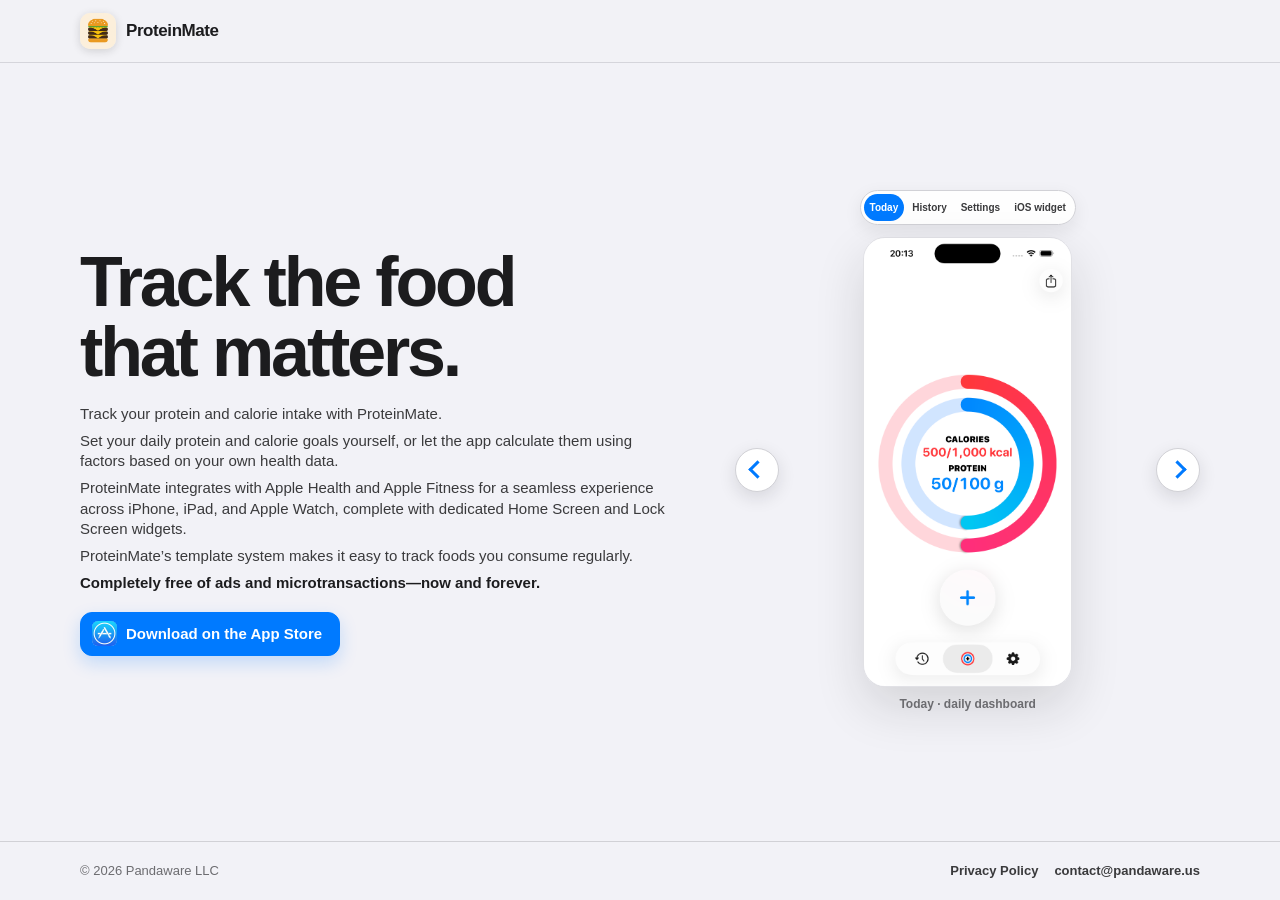
==== index.html @ 89f30950 "Launch ProteinMate website and privacy policy" ====
<!doctype html>
<html lang="en">
<head>
  <meta charset="utf-8">
  <meta name="viewport" content="width=device-width, initial-scale=1">
  <meta name="theme-color" content="#f2f2f7">
  <meta name="description" content="Track your protein and calorie intake with ProteinMate.">
  <link rel="icon" type="image/png" sizes="1024x1024" href="assets/proteinmate-icon.png">
  <link rel="stylesheet" href="assets/site.css">
  <title>ProteinMate — track the food that matters</title>
</head>
<body>
  <header class="site-header">
    <div class="site-shell site-header-inner">
      <a class="brand" href="./" aria-label="ProteinMate home">
        <img class="brand-icon" src="assets/proteinmate-icon.png" alt="">
        <span>ProteinMate</span>
      </a>
    </div>
  </header>

  <main>
    <section class="site-shell landing" aria-labelledby="hero-title">
      <div class="hero-copy">
        <h1 id="hero-title">Track the food that matters.</h1>
        <div class="hero-lede">
          <p>Track your protein and calorie intake with ProteinMate.</p>
          <p>Set your daily protein and calorie goals yourself, or let the app calculate them using factors based on your own health data.</p>
          <p>ProteinMate integrates with Apple Health and Apple Fitness for a seamless experience across iPhone, iPad, and Apple Watch, complete with dedicated Home Screen and Lock Screen widgets.</p>
          <p>ProteinMate’s template system makes it easy to track foods you consume regularly.</p>
          <p>Completely free of ads and microtransactions—now and forever.</p>
        </div>
        <a class="app-store-link" href="https://apps.apple.com/app/id6803874677">
          <img src="assets/app-store-icon.jpg" alt="" aria-hidden="true">
          <span>Download on the App Store</span>
        </a>
      </div>

      <fieldset class="shot-picker">
        <legend class="visually-hidden">ProteinMate app screens</legend>
        <input class="shot-input" type="radio" name="screen" id="shot-today" checked>
        <input class="shot-input" type="radio" name="screen" id="shot-history">
        <input class="shot-input" type="radio" name="screen" id="shot-settings">
        <input class="shot-input" type="radio" name="screen" id="shot-widget">

        <div class="shot-tabs" aria-label="Choose a screen">
          <label for="shot-today">Today</label>
          <label for="shot-history">History</label>
          <label for="shot-settings">Settings</label>
          <label for="shot-widget">iOS widget</label>
        </div>

        <div class="shot-stage">
          <div class="shot-arrows shot-arrows-today" aria-hidden="true">
            <label class="shot-arrow shot-arrow-previous" for="shot-widget" aria-label="Show previous screenshot: iOS widget"></label>
            <label class="shot-arrow shot-arrow-next" for="shot-history" aria-label="Show next screenshot: History"></label>
          </div>
          <div class="shot-arrows shot-arrows-history" aria-hidden="true">
            <label class="shot-arrow shot-arrow-previous" for="shot-today" aria-label="Show previous screenshot: Today"></label>
            <label class="shot-arrow shot-arrow-next" for="shot-settings" aria-label="Show next screenshot: Settings"></label>
          </div>
          <div class="shot-arrows shot-arrows-settings" aria-hidden="true">
            <label class="shot-arrow shot-arrow-previous" for="shot-history" aria-label="Show previous screenshot: History"></label>
            <label class="shot-arrow shot-arrow-next" for="shot-widget" aria-label="Show next screenshot: iOS widget"></label>
          </div>
          <div class="shot-arrows shot-arrows-widget" aria-hidden="true">
            <label class="shot-arrow shot-arrow-previous" for="shot-settings" aria-label="Show previous screenshot: Settings"></label>
            <label class="shot-arrow shot-arrow-next" for="shot-today" aria-label="Show next screenshot: Today"></label>
          </div>

          <figure class="shot-panel shot-panel-today">
            <picture>
              <source media="(prefers-color-scheme: dark)" srcset="assets/proteinmate-dashboard-dark.png">
              <img src="assets/proteinmate-dashboard-light.png" alt="ProteinMate Today dashboard with calorie and protein progress rings, an add button, and bottom navigation." fetchpriority="high">
            </picture>
            <figcaption>Today · daily dashboard</figcaption>
          </figure>

          <figure class="shot-panel shot-panel-history">
            <picture>
              <source media="(prefers-color-scheme: dark)" srcset="assets/proteinmate-history-demo-dark.png">
              <img src="assets/proteinmate-history-demo-light.png" alt="ProteinMate History screen showing a week with intake entries.">
            </picture>
            <figcaption>History</figcaption>
          </figure>

          <figure class="shot-panel shot-panel-settings">
            <picture>
              <source media="(prefers-color-scheme: dark)" srcset="assets/proteinmate-settings-dark.png">
              <img src="assets/proteinmate-settings-light.png" alt="ProteinMate Settings screen with active protein and calorie goal controls.">
            </picture>
            <figcaption>Settings</figcaption>
          </figure>

          <figure class="shot-panel shot-panel-widget">
            <picture>
              <source media="(prefers-color-scheme: dark)" srcset="assets/proteinmate-widget-rings-dark.png">
              <img src="assets/proteinmate-widget-rings-light.png" alt="ProteinMate iOS Rings widget preview with calorie and protein rings and an add button.">
            </picture>
            <figcaption>iOS widget · Rings</figcaption>
          </figure>
        </div>
      </fieldset>
    </section>
  </main>

  <footer class="site-footer">
    <div class="site-shell footer-inner">
      <span>© 2026 Pandaware LLC</span>
      <nav class="footer-links" aria-label="Footer navigation">
        <a href="privacypolicy/">Privacy Policy</a>
        <a href="mailto:contact@pandaware.us">contact@pandaware.us</a>
      </nav>
    </div>
  </footer>
</body>
</html>
---- assets/site.css ----
/*
   ProteinMate's web palette follows AppColorPalette.standard in
   ProteinApp/Shared/SharedIntakeModel.swift: iOS red (#FF3B30) and blue
   (#007AFF), with the ring highlight and track colors defined beside them.
   The page surfaces mirror Apple's systemBackground and systemGroupedBackground.
*/
:root {
  color-scheme: light;
  --ink: #1c1c1e;
  --muted: #6c6c70;
  --muted-strong: #3a3a3c;
  --ground: #f2f2f7;
  --surface: #ffffff;
  --surface-secondary: #f7f7fa;
  --line: #d1d1d6;
  --line-strong: #b8b8bd;
  --calorie: #ff3b30;
  --calorie-highlight: #ff2e7a;
  --calorie-track: #ffd6db;
  --protein: #007aff;
  --protein-highlight: #00c7f2;
  --protein-track: #d1e6ff;
  --selection-ink: #ffffff;
  --shadow: 0 20px 50px rgba(28, 28, 30, 0.14);
  --max-width: 1120px;
  --radius-lg: 24px;
  --radius-md: 16px;
  --radius-sm: 12px;
}

* {
  box-sizing: border-box;
}

html {
  scroll-behavior: smooth;
}

body {
  display: flex;
  flex-direction: column;
  min-width: 320px;
  min-height: 100vh;
  min-height: 100svh;
  margin: 0;
  background: var(--ground);
  color: var(--ink);
  font: 16px/1.55 -apple-system, BlinkMacSystemFont, "Segoe UI", sans-serif;
  text-rendering: optimizeLegibility;
}

a {
  color: var(--protein);
}

a:hover {
  color: var(--calorie);
}

.site-shell {
  width: min(var(--max-width), calc(100% - 40px));
  margin: 0 auto;
}

.site-header {
  flex: 0 0 auto;
  border-bottom: 1px solid rgba(209, 209, 214, 0.85);
  background: rgba(242, 242, 247, 0.9);
}

.site-header-inner {
  display: flex;
  align-items: center;
  min-height: 62px;
}

.brand {
  display: inline-flex;
  align-items: center;
  gap: 10px;
  color: var(--ink);
  font-size: 17px;
  font-weight: 760;
  letter-spacing: -0.025em;
  text-decoration: none;
}

.brand:hover {
  color: var(--ink);
}

.brand-icon {
  width: 36px;
  height: 36px;
  border-radius: 10px;
  box-shadow: 0 2px 8px rgba(28, 28, 30, 0.16);
}

main {
  display: flex;
  flex: 1 1 auto;
  flex-direction: column;
  min-height: 0;
}

.landing {
  display: grid;
  flex: 1 1 auto;
  grid-template-columns: minmax(0, 1.12fr) minmax(280px, 0.88fr);
  align-items: center;
  gap: clamp(26px, 5vw, 68px);
  min-height: 0;
  padding: 24px 0;
  padding: clamp(16px, 2.7svh, 30px) 0;
}

.hero-copy {
  min-width: 0;
}

h1,
h2,
h3,
p {
  margin-top: 0;
}

h1,
h2,
h3 {
  color: var(--ink);
  font-weight: 750;
  letter-spacing: -0.045em;
}

h1 {
  max-width: 640px;
  margin-bottom: 17px;
  font-size: clamp(42px, 5.5vw, 70px);
  line-height: 0.99;
  text-wrap: balance;
}

.hero-lede {
  max-width: 650px;
  margin-bottom: 18px;
  color: var(--muted-strong);
  font-size: clamp(15px, 1.15vw, 16px);
  line-height: 1.38;
}

.hero-lede p {
  margin: 0 0 6px;
}

.hero-lede p:last-child {
  margin-bottom: 0;
  color: var(--ink);
  font-weight: 650;
}

.app-store-link {
  display: inline-flex;
  align-items: center;
  justify-content: center;
  gap: 9px;
  min-height: 44px;
  padding: 8px 17px 8px 11px;
  border: 1px solid #007aff;
  border-radius: 12px;
  background: #007aff;
  color: #ffffff;
  font-size: 15px;
  font-weight: 720;
  line-height: 1.15;
  text-decoration: none;
  box-shadow: 0 7px 18px rgba(0, 122, 255, 0.2);
  transition: background 160ms ease, border-color 160ms ease, transform 160ms ease;
}

.app-store-link img {
  display: block;
  width: 25px;
  height: 25px;
  border-radius: 6px;
  object-fit: cover;
}

.app-store-link:hover {
  border-color: #005ecb;
  background: #005ecb;
  color: #ffffff;
  transform: translateY(-1px);
}

.app-store-link:active {
  transform: translateY(0);
}

.shot-picker {
  position: relative;
  display: flex;
  align-items: center;
  flex-direction: column;
  justify-content: center;
  width: 100%;
  min-width: 0;
  min-height: 0;
  margin: 0;
  padding: 0;
  border: 0;
}

.visually-hidden {
  position: absolute !important;
  width: 1px !important;
  height: 1px !important;
  padding: 0 !important;
  overflow: hidden !important;
  clip: rect(0, 0, 0, 0) !important;
  white-space: nowrap !important;
  border: 0 !important;
}

.shot-input {
  position: absolute;
  width: 1px;
  height: 1px;
  margin: -1px;
  opacity: 0;
}

.shot-tabs {
  display: flex;
  flex-wrap: nowrap;
  justify-content: center;
  gap: 2px;
  max-width: 100%;
  padding: 3px;
  border: 1px solid var(--line);
  border-radius: 999px;
  background: var(--surface);
  background: color-mix(in srgb, var(--surface) 92%, transparent);
  box-shadow: 0 6px 18px rgba(28, 28, 30, 0.08);
}

.shot-tabs label {
  display: inline-flex;
  align-items: center;
  justify-content: center;
  min-height: 27px;
  padding: 4px 6px;
  border-radius: 999px;
  color: var(--muted-strong);
  cursor: pointer;
  font-size: 10px;
  font-weight: 700;
  line-height: 1.1;
  white-space: nowrap;
}

.shot-tabs label:hover {
  color: var(--protein);
}

#shot-today:checked ~ .shot-tabs label[for="shot-today"],
#shot-history:checked ~ .shot-tabs label[for="shot-history"],
#shot-settings:checked ~ .shot-tabs label[for="shot-settings"],
#shot-widget:checked ~ .shot-tabs label[for="shot-widget"] {
  background: var(--protein);
  color: var(--selection-ink);
}

#shot-today:focus-visible ~ .shot-tabs label[for="shot-today"],
#shot-history:focus-visible ~ .shot-tabs label[for="shot-history"],
#shot-settings:focus-visible ~ .shot-tabs label[for="shot-settings"],
#shot-widget:focus-visible ~ .shot-tabs label[for="shot-widget"] {
  outline: 3px solid var(--calorie);
  outline-offset: 2px;
}

.shot-stage {
  position: relative;
  display: grid;
  place-items: center;
  width: 100%;
  min-height: min(50vh, 480px);
  min-height: min(50svh, 480px);
  padding-top: 12px;
}

.shot-arrows {
  position: absolute;
  z-index: 2;
  inset: 0;
  display: none;
  align-items: center;
  justify-content: space-between;
  pointer-events: none;
}

.shot-arrow {
  display: flex;
  align-items: center;
  justify-content: center;
  width: 44px;
  height: 44px;
  border: 1px solid var(--line);
  border-radius: 50%;
  background: var(--surface);
  color: var(--protein);
  cursor: pointer;
  pointer-events: auto;
  box-shadow: 0 6px 18px rgba(28, 28, 30, 0.12);
  transition: background 160ms ease, color 160ms ease, transform 160ms ease;
}

.shot-arrow::before {
  width: 10px;
  height: 10px;
  border: solid currentColor;
  border-width: 0 3px 3px 0;
  content: "";
}

.shot-arrow-previous::before {
  transform: rotate(135deg);
}

.shot-arrow-next::before {
  transform: rotate(-45deg);
}

.shot-arrow:hover {
  background: var(--protein);
  color: var(--selection-ink);
  transform: scale(1.05);
}

.shot-arrow:active {
  transform: scale(0.96);
}

.shot-panel {
  display: none;
  grid-area: 1 / 1;
  align-items: center;
  justify-items: center;
  width: 100%;
  margin: 0;
  text-align: center;
}

.shot-panel picture {
  display: flex;
  align-items: center;
  justify-content: center;
  max-width: 100%;
}

.shot-panel img {
  display: block;
  width: auto;
  max-width: 100%;
  max-height: 50vh;
  max-height: 50svh;
  border: 1px solid rgba(28, 28, 30, 0.08);
  border-radius: 22px;
  box-shadow: var(--shadow);
  object-fit: contain;
}

.shot-panel-today img,
.shot-panel-history img,
.shot-panel-settings img {
  max-width: 220px;
  max-width: min(220px, 100%);
}

.shot-panel-widget img {
  width: 220px;
  width: min(220px, 50svh);
  height: auto;
  border-radius: 28px;
}

.shot-panel figcaption {
  margin-top: 8px;
  color: var(--muted);
  font-size: 12px;
  font-weight: 650;
}

@media (min-width: 801px) {
  .shot-tabs {
    flex-wrap: nowrap;
  }
}

#shot-today:checked ~ .shot-stage .shot-panel-today,
#shot-history:checked ~ .shot-stage .shot-panel-history,
#shot-settings:checked ~ .shot-stage .shot-panel-settings,
#shot-widget:checked ~ .shot-stage .shot-panel-widget {
  display: grid;
}

#shot-today:checked ~ .shot-stage .shot-arrows-today,
#shot-history:checked ~ .shot-stage .shot-arrows-history,
#shot-settings:checked ~ .shot-stage .shot-arrows-settings,
#shot-widget:checked ~ .shot-stage .shot-arrows-widget {
  display: flex;
}

.site-footer {
  flex: 0 0 auto;
  border-top: 1px solid var(--line);
  color: var(--muted);
  font-size: 13px;
}

.footer-inner {
  display: flex;
  align-items: center;
  justify-content: space-between;
  min-height: 58px;
  gap: 20px;
}

.footer-links {
  display: flex;
  flex-wrap: wrap;
  justify-content: flex-end;
  gap: 16px;
}

.footer-links a {
  color: var(--muted-strong);
  font-weight: 650;
  text-decoration: none;
}

.footer-links a:hover {
  color: var(--protein);
  text-decoration: underline;
  text-underline-offset: 3px;
}

/* Privacy policy */
.prose-page {
  width: min(820px, calc(100% - 40px));
  padding: clamp(36px, 6svh, 74px) 0 80px;
}

.page-header {
  padding-bottom: 20px;
  border-bottom: 1px solid var(--line);
}

.eyebrow {
  margin: 0 0 10px;
  color: var(--protein);
  font-size: 12px;
  font-weight: 760;
  letter-spacing: 0.13em;
  line-height: 1.4;
  text-transform: uppercase;
}

.page-header h1 {
  max-width: none;
  margin-bottom: 14px;
  font-size: clamp(42px, 7vw, 64px);
}

.page-intro {
  max-width: 680px;
  margin-bottom: 12px;
  color: var(--muted-strong);
  font-size: 18px;
  line-height: 1.45;
}

.updated {
  margin-bottom: 0;
  color: var(--muted);
  font-size: 14px;
}

.prose-page h2 {
  margin: 40px 0 13px;
  font-size: 27px;
  line-height: 1.15;
}

.prose-page h3 {
  margin: 27px 0 8px;
  font-size: 19px;
  line-height: 1.25;
}

.prose-page p {
  margin-bottom: 15px;
}

.prose-page strong {
  color: var(--ink);
}

.prose-page ul {
  margin: 10px 0 20px;
  padding-left: 22px;
}

.prose-page li {
  margin: 8px 0;
  padding-left: 4px;
}

.prose-page .summary-box,
.prose-page .contact-box {
  margin: 24px 0;
  padding: 20px 22px;
  border: 1px solid var(--line-strong);
  border-radius: var(--radius-md);
  background: var(--surface);
}

.prose-page .summary-box p:last-child,
.prose-page .contact-box p:last-child {
  margin-bottom: 0;
}

.prose-page .contact-box h2 {
  margin-top: 0;
}

.prose-page .summary-box ul {
  margin-bottom: 0;
}

.prose-page .table-wrap {
  overflow-x: auto;
  margin: 21px 0 27px;
  border: 1px solid var(--line);
  border-radius: var(--radius-md);
}

.prose-page table {
  width: 100%;
  min-width: 620px;
  border-collapse: collapse;
  background: var(--surface);
  font-size: 14px;
}

.prose-page th,
.prose-page td {
  padding: 13px 15px;
  border-bottom: 1px solid var(--line);
  text-align: left;
  vertical-align: top;
}

.prose-page tr:last-child td {
  border-bottom: 0;
}

.prose-page th {
  color: var(--ink);
  font-size: 12px;
  letter-spacing: 0.06em;
  text-transform: uppercase;
}

.prose-page td {
  color: var(--muted-strong);
}

.prose-page code {
  padding: 2px 6px;
  border-radius: 5px;
  background: rgba(0, 122, 255, 0.09);
  color: var(--protein);
  font: 0.88em ui-monospace, "SF Mono", SFMono-Regular, Menlo, monospace;
}

:focus-visible {
  outline: 3px solid var(--calorie);
  outline-offset: 3px;
}

@media (prefers-color-scheme: dark) {
  :root {
    color-scheme: dark;
    --ink: #f2f2f7;
    --muted: #98989d;
    --muted-strong: #d1d1d6;
    --ground: #000000;
    --surface: #1c1c1e;
    --surface-secondary: #2c2c2e;
    --line: #38383a;
    --line-strong: #636366;
    --calorie: #ff453a;
    --calorie-highlight: #ff2e7a;
    --calorie-track: #47050a;
    --protein: #0a84ff;
    --protein-highlight: #00c7f2;
    --protein-track: #001a3d;
    --selection-ink: #ffffff;
    --shadow: 0 20px 50px rgba(0, 0, 0, 0.44);
  }

  .site-header {
    border-bottom-color: rgba(56, 56, 58, 0.9);
    background: rgba(0, 0, 0, 0.9);
  }

  .app-store-link {
    border-color: #0a84ff;
    background: #0a84ff;
    box-shadow: 0 7px 18px rgba(10, 132, 255, 0.24);
  }

  .app-store-link:hover {
    border-color: #409cff;
    background: #409cff;
  }
}

@media (max-width: 800px) {
  .site-shell {
    width: min(var(--max-width), calc(100% - 30px));
  }

  .landing {
    grid-template-columns: 1fr;
    align-items: start;
    gap: 22px;
    min-height: auto;
    padding: 36px 0 44px;
  }

  .app-store-link {
    width: fit-content;
    margin-inline: auto;
  }

  .shot-picker {
    min-height: 420px;
  }

  .shot-stage {
    min-height: min(50vh, 430px);
    min-height: min(50svh, 430px);
  }

  .shot-tabs {
    flex-wrap: wrap;
  }

  .shot-panel img {
    max-height: 50vh;
    max-height: 50svh;
  }

  .footer-inner {
    align-items: flex-start;
    flex-direction: column;
    justify-content: center;
    min-height: 78px;
    padding: 13px 0;
  }

  .footer-links {
    justify-content: flex-start;
  }
}

@media (max-width: 480px) {
  .brand {
    font-size: 16px;
  }

  .brand-icon {
    width: 32px;
    height: 32px;
    border-radius: 9px;
  }

  h1 {
    font-size: clamp(40px, 13vw, 58px);
  }

  .hero-lede {
    font-size: 15px;
  }

  .shot-tabs label {
    padding-inline: 8px;
    font-size: 11px;
  }

  .prose-page {
    width: min(100% - 30px, 820px);
    padding: 40px 0 64px;
  }
}

@media print {
  :root {
    color-scheme: light;
    --ink: #111111;
    --muted: #444444;
    --muted-strong: #222222;
    --ground: #ffffff;
    --surface: #ffffff;
    --line: #cccccc;
  }

  .site-header {
    background: none;
  }

  .app-store-link,
  .shot-tabs,
  .shot-arrows {
    display: none;
  }

  .shot-stage {
    min-height: auto;
  }

  .shot-panel {
    display: grid !important;
    margin-bottom: 20px;
  }

  .shot-panel img {
    max-height: 380px;
  }

  a {
    color: inherit;
  }
}
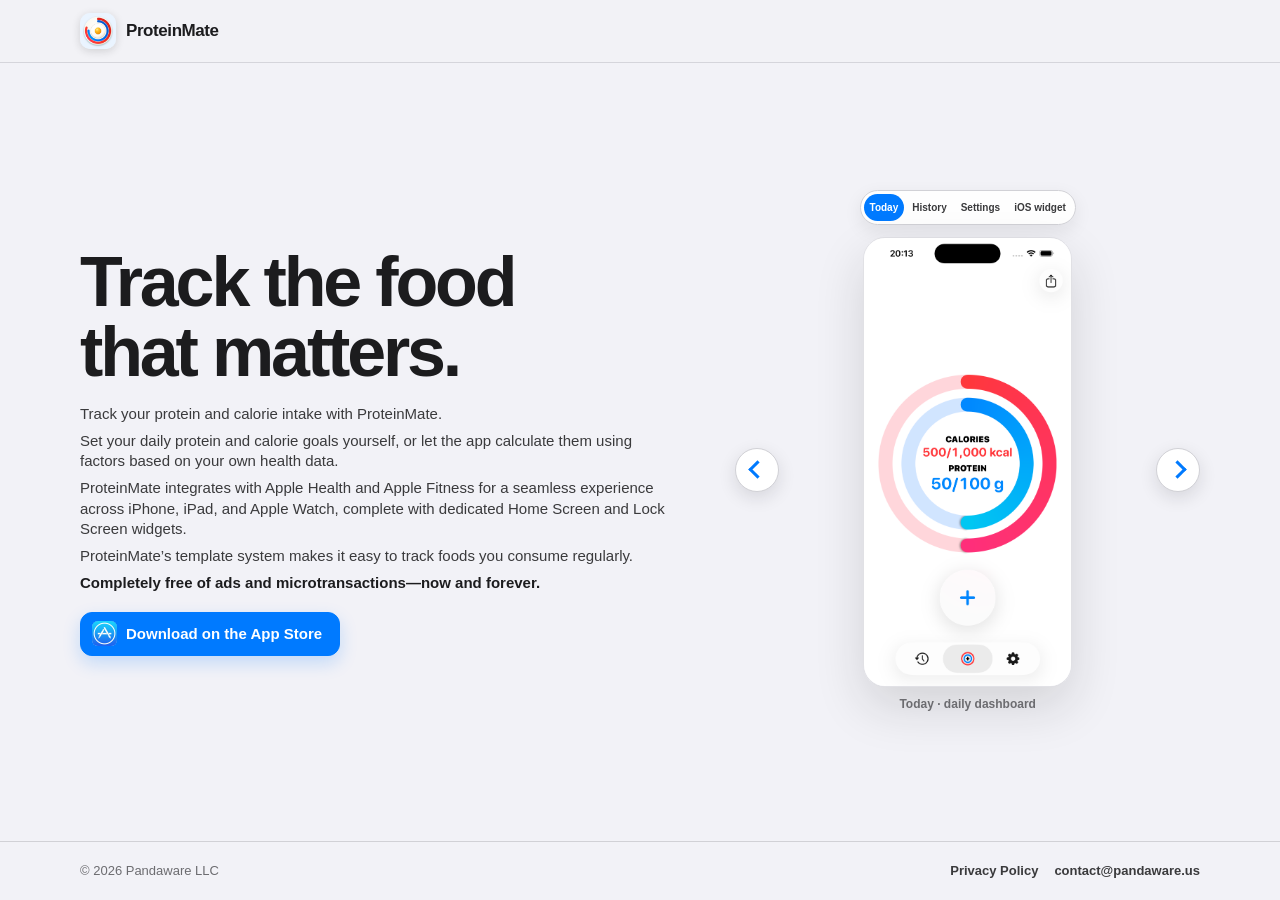
==== commit ab1a245b: "Adopt ProteinMate light and dark icons" ====
--- a/index.html
+++ b/index.html
@@ -5,7 +5,8 @@
   <meta name="viewport" content="width=device-width, initial-scale=1">
   <meta name="theme-color" content="#f2f2f7">
   <meta name="description" content="Track your protein and calorie intake with ProteinMate.">
-  <link rel="icon" type="image/png" sizes="1024x1024" href="assets/proteinmate-icon.png">
+  <link rel="icon" type="image/png" sizes="1024x1024" href="assets/proteinmate-icon-light.png" media="(prefers-color-scheme: light)">
+  <link rel="icon" type="image/png" sizes="1024x1024" href="assets/proteinmate-icon-dark.png" media="(prefers-color-scheme: dark)">
   <link rel="stylesheet" href="assets/site.css">
   <title>ProteinMate — track the food that matters</title>
 </head>
@@ -13,7 +14,10 @@
   <header class="site-header">
     <div class="site-shell site-header-inner">
       <a class="brand" href="./" aria-label="ProteinMate home">
-        <img class="brand-icon" src="assets/proteinmate-icon.png" alt="">
+        <picture>
+          <source media="(prefers-color-scheme: dark)" srcset="assets/proteinmate-icon-dark.png">
+          <img class="brand-icon" src="assets/proteinmate-icon-light.png" alt="">
+        </picture>
         <span>ProteinMate</span>
       </a>
     </div>
--- a/assets/site.css
+++ b/assets/site.css
@@ -89,7 +89,14 @@
   color: var(--ink);
 }
 
+.brand picture {
+  display: block;
+  width: 36px;
+  height: 36px;
+}
+
 .brand-icon {
+  display: block;
   width: 36px;
   height: 36px;
   border-radius: 10px;
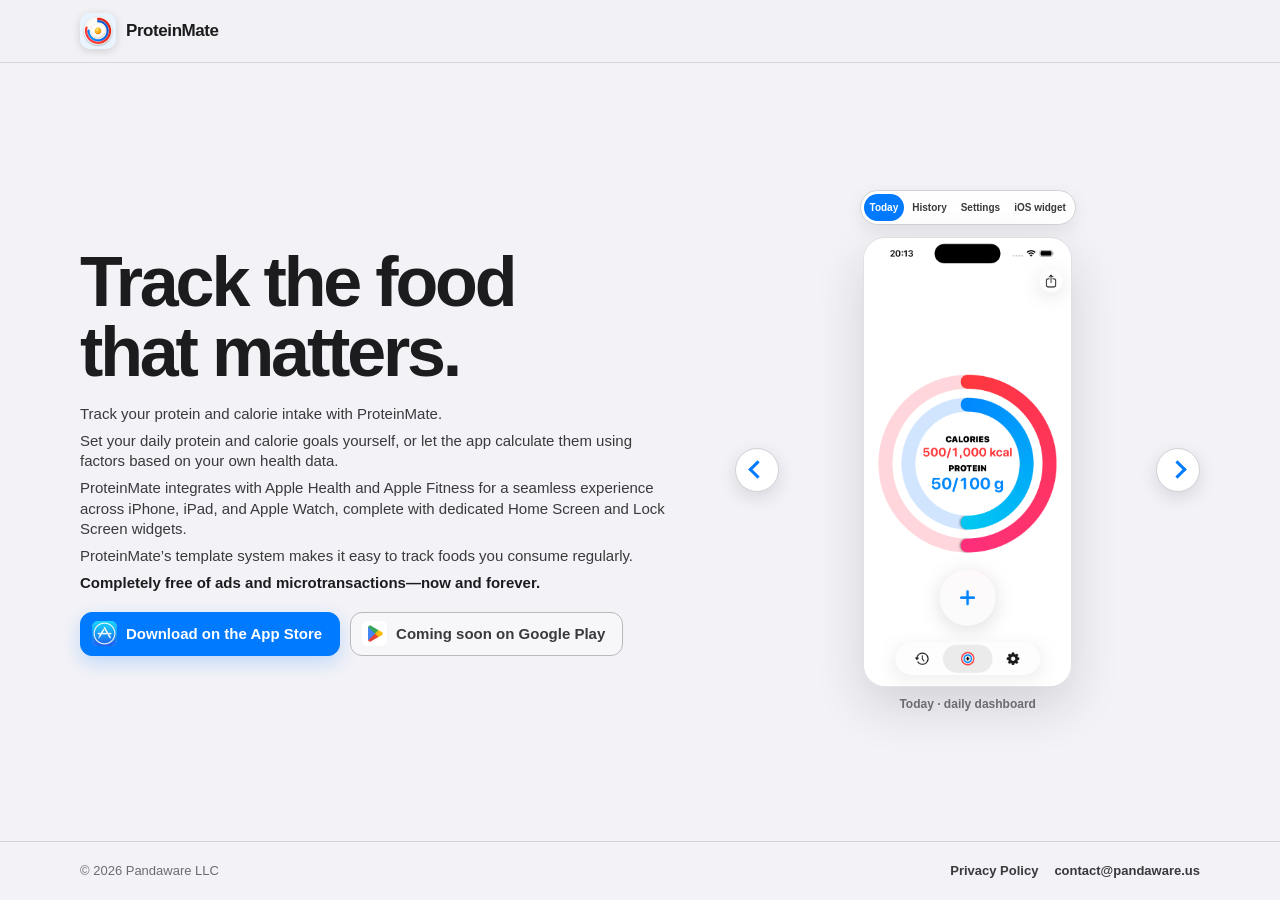
==== commit d97f506e: "Add Android Play Store coming-soon CTA" ====
--- a/index.html
+++ b/index.html
@@ -34,10 +34,21 @@
           <p>ProteinMate’s template system makes it easy to track foods you consume regularly.</p>
           <p>Completely free of ads and microtransactions—now and forever.</p>
         </div>
-        <a class="app-store-link" href="https://apps.apple.com/app/id6803874677">
-          <img src="assets/app-store-icon.jpg" alt="" aria-hidden="true">
-          <span>Download on the App Store</span>
-        </a>
+        <div class="store-links" aria-label="Download options">
+          <a class="app-store-link" href="https://apps.apple.com/app/id6803874677">
+            <img src="assets/app-store-icon.jpg" alt="" aria-hidden="true">
+            <span>Download on the App Store</span>
+          </a>
+          <button
+            class="app-store-link play-store-link"
+            type="button"
+            disabled
+            aria-label="Android app coming soon on Google Play"
+          >
+            <img class="play-store-icon" src="assets/google-play-icon.png" alt="" aria-hidden="true">
+            <span>Coming soon on Google Play</span>
+          </button>
+        </div>
       </div>
 
       <fieldset class="shot-picker">
--- a/assets/site.css
+++ b/assets/site.css
@@ -166,6 +166,13 @@
   font-weight: 650;
 }
 
+.store-links {
+  display: flex;
+  flex-wrap: wrap;
+  gap: 10px;
+  align-items: center;
+}
+
 .app-store-link {
   display: inline-flex;
   align-items: center;
@@ -178,11 +185,29 @@
   background: #007aff;
   color: #ffffff;
   font-size: 15px;
+  font-family: inherit;
   font-weight: 720;
   line-height: 1.15;
   text-decoration: none;
   box-shadow: 0 7px 18px rgba(0, 122, 255, 0.2);
   transition: background 160ms ease, border-color 160ms ease, transform 160ms ease;
+}
+
+.app-store-link.play-store-link {
+  border-color: var(--line-strong);
+  background: var(--surface-secondary);
+  color: var(--muted-strong);
+  box-shadow: none;
+  cursor: default;
+  opacity: 1;
+}
+
+.play-store-icon {
+  display: block;
+  width: 25px;
+  height: 25px;
+  border-radius: 6px;
+  object-fit: cover;
 }
 
 .app-store-link img {
@@ -202,6 +227,14 @@
 
 .app-store-link:active {
   transform: translateY(0);
+}
+
+.app-store-link.play-store-link:hover,
+.app-store-link.play-store-link:active {
+  border-color: var(--line-strong);
+  background: var(--surface-secondary);
+  color: var(--muted-strong);
+  transform: none;
 }
 
 .shot-picker {
@@ -652,6 +685,10 @@
     margin-inline: auto;
   }
 
+  .store-links {
+    justify-content: center;
+  }
+
   .shot-picker {
     min-height: 420px;
   }
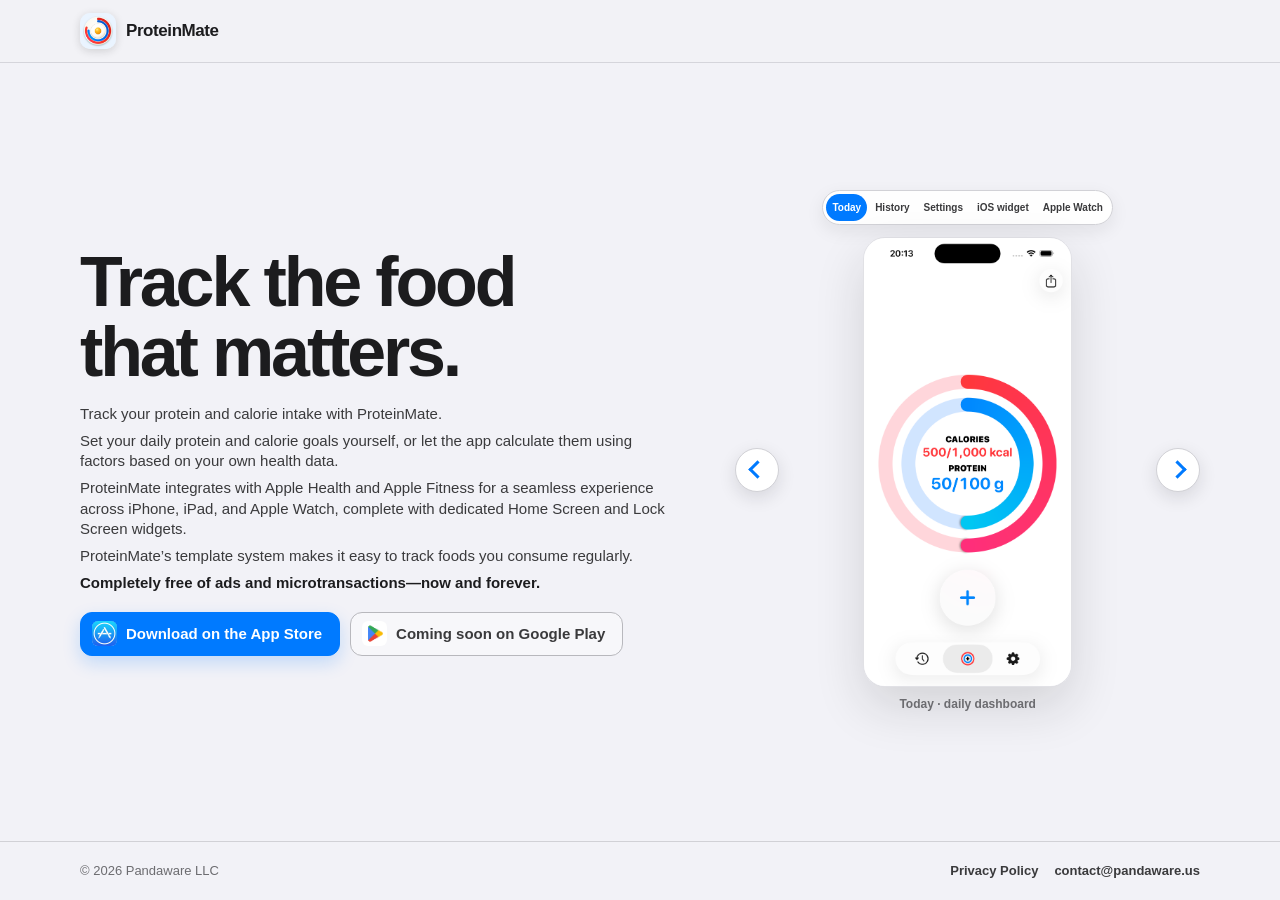
==== commit 9130afc0: "Add Apple Watch and values widget screenshots" ====
--- a/index.html
+++ b/index.html
@@ -57,12 +57,14 @@
         <input class="shot-input" type="radio" name="screen" id="shot-history">
         <input class="shot-input" type="radio" name="screen" id="shot-settings">
         <input class="shot-input" type="radio" name="screen" id="shot-widget">
+        <input class="shot-input" type="radio" name="screen" id="shot-watch">
 
         <div class="shot-tabs" aria-label="Choose a screen">
           <label for="shot-today">Today</label>
           <label for="shot-history">History</label>
           <label for="shot-settings">Settings</label>
           <label for="shot-widget">iOS widget</label>
+          <label for="shot-watch">Apple Watch</label>
         </div>
 
         <div class="shot-stage">
@@ -80,6 +82,10 @@
           </div>
           <div class="shot-arrows shot-arrows-widget" aria-hidden="true">
             <label class="shot-arrow shot-arrow-previous" for="shot-settings" aria-label="Show previous screenshot: Settings"></label>
+            <label class="shot-arrow shot-arrow-next" for="shot-watch" aria-label="Show next screenshot: Apple Watch"></label>
+          </div>
+          <div class="shot-arrows shot-arrows-watch" aria-hidden="true">
+            <label class="shot-arrow shot-arrow-previous" for="shot-widget" aria-label="Show previous screenshot: iOS widget"></label>
             <label class="shot-arrow shot-arrow-next" for="shot-today" aria-label="Show next screenshot: Today"></label>
           </div>
 
@@ -110,9 +116,17 @@
           <figure class="shot-panel shot-panel-widget">
             <picture>
               <source media="(prefers-color-scheme: dark)" srcset="assets/proteinmate-widget-rings-dark.png">
-              <img src="assets/proteinmate-widget-rings-light.png" alt="ProteinMate iOS Rings widget preview with calorie and protein rings and an add button.">
+              <img src="assets/proteinmate-widget-rings-light.png" alt="ProteinMate iOS Rings and Values widget showing calorie and protein progress rings with current and goal values.">
             </picture>
-            <figcaption>iOS widget · Rings</figcaption>
+            <figcaption>iOS widget · Rings &amp; Values</figcaption>
+          </figure>
+
+          <figure class="shot-panel shot-panel-watch">
+            <picture>
+              <source media="(prefers-color-scheme: dark)" srcset="assets/proteinmate-watch-dark.png">
+              <img src="assets/proteinmate-watch-light.png" alt="ProteinMate Apple Watch Today screen showing calorie and protein rings, current values, and an Add Intake button.">
+            </picture>
+            <figcaption>Apple Watch · Today</figcaption>
           </figure>
         </div>
       </fieldset>
--- a/assets/site.css
+++ b/assets/site.css
@@ -306,7 +306,8 @@
 #shot-today:checked ~ .shot-tabs label[for="shot-today"],
 #shot-history:checked ~ .shot-tabs label[for="shot-history"],
 #shot-settings:checked ~ .shot-tabs label[for="shot-settings"],
-#shot-widget:checked ~ .shot-tabs label[for="shot-widget"] {
+#shot-widget:checked ~ .shot-tabs label[for="shot-widget"],
+#shot-watch:checked ~ .shot-tabs label[for="shot-watch"] {
   background: var(--protein);
   color: var(--selection-ink);
 }
@@ -314,7 +315,8 @@
 #shot-today:focus-visible ~ .shot-tabs label[for="shot-today"],
 #shot-history:focus-visible ~ .shot-tabs label[for="shot-history"],
 #shot-settings:focus-visible ~ .shot-tabs label[for="shot-settings"],
-#shot-widget:focus-visible ~ .shot-tabs label[for="shot-widget"] {
+#shot-widget:focus-visible ~ .shot-tabs label[for="shot-widget"],
+#shot-watch:focus-visible ~ .shot-tabs label[for="shot-watch"] {
   outline: 3px solid var(--calorie);
   outline-offset: 2px;
 }
@@ -424,6 +426,13 @@
   border-radius: 28px;
 }
 
+.shot-panel-watch img {
+  width: 220px;
+  width: min(220px, 50svh);
+  height: auto;
+  border-radius: 42px;
+}
+
 .shot-panel figcaption {
   margin-top: 8px;
   color: var(--muted);
@@ -440,14 +449,16 @@
 #shot-today:checked ~ .shot-stage .shot-panel-today,
 #shot-history:checked ~ .shot-stage .shot-panel-history,
 #shot-settings:checked ~ .shot-stage .shot-panel-settings,
-#shot-widget:checked ~ .shot-stage .shot-panel-widget {
+#shot-widget:checked ~ .shot-stage .shot-panel-widget,
+#shot-watch:checked ~ .shot-stage .shot-panel-watch {
   display: grid;
 }
 
 #shot-today:checked ~ .shot-stage .shot-arrows-today,
 #shot-history:checked ~ .shot-stage .shot-arrows-history,
 #shot-settings:checked ~ .shot-stage .shot-arrows-settings,
-#shot-widget:checked ~ .shot-stage .shot-arrows-widget {
+#shot-widget:checked ~ .shot-stage .shot-arrows-widget,
+#shot-watch:checked ~ .shot-stage .shot-arrows-watch {
   display: flex;
 }
 
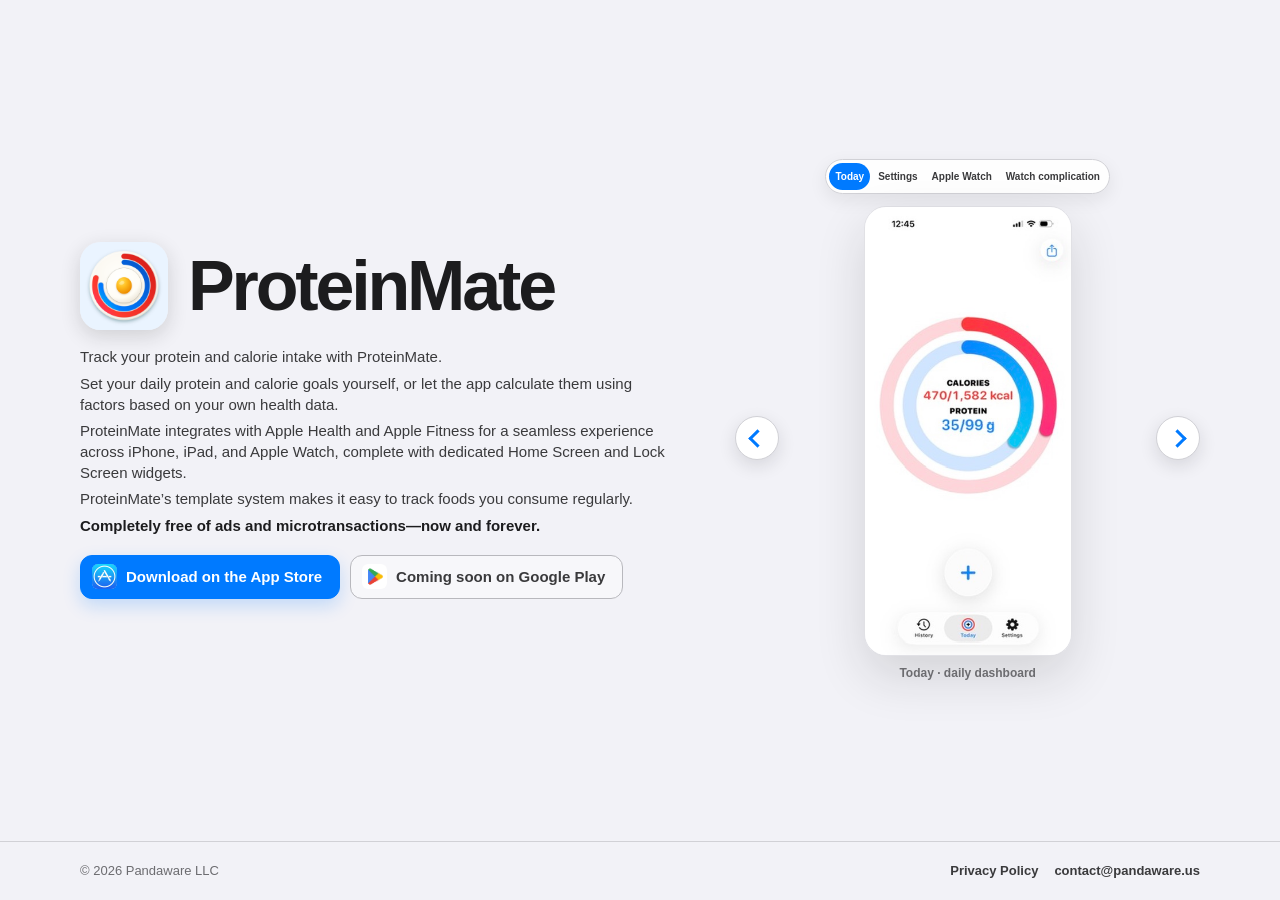
==== commit f7a3410b: "Refresh website screenshots and hero branding" ====
--- a/index.html
+++ b/index.html
@@ -8,25 +8,19 @@
   <link rel="icon" type="image/png" sizes="1024x1024" href="assets/proteinmate-icon-light.png" media="(prefers-color-scheme: light)">
   <link rel="icon" type="image/png" sizes="1024x1024" href="assets/proteinmate-icon-dark.png" media="(prefers-color-scheme: dark)">
   <link rel="stylesheet" href="assets/site.css">
-  <title>ProteinMate — track the food that matters</title>
+  <title>ProteinMate</title>
 </head>
 <body>
-  <header class="site-header">
-    <div class="site-shell site-header-inner">
-      <a class="brand" href="./" aria-label="ProteinMate home">
-        <picture>
-          <source media="(prefers-color-scheme: dark)" srcset="assets/proteinmate-icon-dark.png">
-          <img class="brand-icon" src="assets/proteinmate-icon-light.png" alt="">
-        </picture>
-        <span>ProteinMate</span>
-      </a>
-    </div>
-  </header>
-
   <main>
     <section class="site-shell landing" aria-labelledby="hero-title">
       <div class="hero-copy">
-        <h1 id="hero-title">Track the food that matters.</h1>
+        <h1 id="hero-title" class="hero-brand">
+          <picture>
+            <source media="(prefers-color-scheme: dark)" srcset="assets/proteinmate-icon-dark.png">
+            <img class="hero-brand-icon" src="assets/proteinmate-icon-light.png" alt="">
+          </picture>
+          <span>ProteinMate</span>
+        </h1>
         <div class="hero-lede">
           <p>Track your protein and calorie intake with ProteinMate.</p>
           <p>Set your daily protein and calorie goals yourself, or let the app calculate them using factors based on your own health data.</p>
@@ -54,79 +48,53 @@
       <fieldset class="shot-picker">
         <legend class="visually-hidden">ProteinMate app screens</legend>
         <input class="shot-input" type="radio" name="screen" id="shot-today" checked>
-        <input class="shot-input" type="radio" name="screen" id="shot-history">
         <input class="shot-input" type="radio" name="screen" id="shot-settings">
-        <input class="shot-input" type="radio" name="screen" id="shot-widget">
         <input class="shot-input" type="radio" name="screen" id="shot-watch">
+        <input class="shot-input" type="radio" name="screen" id="shot-complication">
 
         <div class="shot-tabs" aria-label="Choose a screen">
           <label for="shot-today">Today</label>
-          <label for="shot-history">History</label>
           <label for="shot-settings">Settings</label>
-          <label for="shot-widget">iOS widget</label>
           <label for="shot-watch">Apple Watch</label>
+          <label for="shot-complication">Watch complication</label>
         </div>
 
         <div class="shot-stage">
           <div class="shot-arrows shot-arrows-today" aria-hidden="true">
-            <label class="shot-arrow shot-arrow-previous" for="shot-widget" aria-label="Show previous screenshot: iOS widget"></label>
-            <label class="shot-arrow shot-arrow-next" for="shot-history" aria-label="Show next screenshot: History"></label>
-          </div>
-          <div class="shot-arrows shot-arrows-history" aria-hidden="true">
-            <label class="shot-arrow shot-arrow-previous" for="shot-today" aria-label="Show previous screenshot: Today"></label>
+            <label class="shot-arrow shot-arrow-previous" for="shot-complication" aria-label="Show previous screenshot: Watch complication"></label>
             <label class="shot-arrow shot-arrow-next" for="shot-settings" aria-label="Show next screenshot: Settings"></label>
           </div>
           <div class="shot-arrows shot-arrows-settings" aria-hidden="true">
-            <label class="shot-arrow shot-arrow-previous" for="shot-history" aria-label="Show previous screenshot: History"></label>
-            <label class="shot-arrow shot-arrow-next" for="shot-widget" aria-label="Show next screenshot: iOS widget"></label>
-          </div>
-          <div class="shot-arrows shot-arrows-widget" aria-hidden="true">
-            <label class="shot-arrow shot-arrow-previous" for="shot-settings" aria-label="Show previous screenshot: Settings"></label>
+            <label class="shot-arrow shot-arrow-previous" for="shot-today" aria-label="Show previous screenshot: Today"></label>
             <label class="shot-arrow shot-arrow-next" for="shot-watch" aria-label="Show next screenshot: Apple Watch"></label>
           </div>
           <div class="shot-arrows shot-arrows-watch" aria-hidden="true">
-            <label class="shot-arrow shot-arrow-previous" for="shot-widget" aria-label="Show previous screenshot: iOS widget"></label>
+            <label class="shot-arrow shot-arrow-previous" for="shot-settings" aria-label="Show previous screenshot: Settings"></label>
+            <label class="shot-arrow shot-arrow-next" for="shot-complication" aria-label="Show next screenshot: Watch complication"></label>
+          </div>
+          <div class="shot-arrows shot-arrows-complication" aria-hidden="true">
+            <label class="shot-arrow shot-arrow-previous" for="shot-watch" aria-label="Show previous screenshot: Apple Watch"></label>
             <label class="shot-arrow shot-arrow-next" for="shot-today" aria-label="Show next screenshot: Today"></label>
           </div>
 
           <figure class="shot-panel shot-panel-today">
-            <picture>
-              <source media="(prefers-color-scheme: dark)" srcset="assets/proteinmate-dashboard-dark.png">
-              <img src="assets/proteinmate-dashboard-light.png" alt="ProteinMate Today dashboard with calorie and protein progress rings, an add button, and bottom navigation." fetchpriority="high">
-            </picture>
+            <img src="assets/proteinmate-today.jpeg" alt="ProteinMate Today dashboard with calorie and protein progress rings, an add button, and bottom navigation." fetchpriority="high">
             <figcaption>Today · daily dashboard</figcaption>
           </figure>
 
-          <figure class="shot-panel shot-panel-history">
-            <picture>
-              <source media="(prefers-color-scheme: dark)" srcset="assets/proteinmate-history-demo-dark.png">
-              <img src="assets/proteinmate-history-demo-light.png" alt="ProteinMate History screen showing a week with intake entries.">
-            </picture>
-            <figcaption>History</figcaption>
-          </figure>
-
           <figure class="shot-panel shot-panel-settings">
-            <picture>
-              <source media="(prefers-color-scheme: dark)" srcset="assets/proteinmate-settings-dark.png">
-              <img src="assets/proteinmate-settings-light.png" alt="ProteinMate Settings screen with active protein and calorie goal controls.">
-            </picture>
+            <img src="assets/proteinmate-settings.jpeg" alt="ProteinMate Settings screen with active protein and calorie goal controls.">
             <figcaption>Settings</figcaption>
           </figure>
 
-          <figure class="shot-panel shot-panel-widget">
-            <picture>
-              <source media="(prefers-color-scheme: dark)" srcset="assets/proteinmate-widget-rings-dark.png">
-              <img src="assets/proteinmate-widget-rings-light.png" alt="ProteinMate iOS Rings and Values widget showing calorie and protein progress rings with current and goal values.">
-            </picture>
-            <figcaption>iOS widget · Rings &amp; Values</figcaption>
+          <figure class="shot-panel shot-panel-watch">
+            <img src="assets/proteinmate-watch.jpeg" alt="ProteinMate Apple Watch Today screen showing calorie and protein rings and current values.">
+            <figcaption>Apple Watch · Today</figcaption>
           </figure>
 
-          <figure class="shot-panel shot-panel-watch">
-            <picture>
-              <source media="(prefers-color-scheme: dark)" srcset="assets/proteinmate-watch-dark.png">
-              <img src="assets/proteinmate-watch-light.png" alt="ProteinMate Apple Watch Today screen showing calorie and protein rings, current values, and an Add Intake button.">
-            </picture>
-            <figcaption>Apple Watch · Today</figcaption>
+          <figure class="shot-panel shot-panel-complication">
+            <img src="assets/proteinmate-watch-complication.jpeg" alt="ProteinMate Apple Watch complication showing the time, calorie progress, and protein progress.">
+            <figcaption>Apple Watch · complication</figcaption>
           </figure>
         </div>
       </fieldset>
--- a/assets/site.css
+++ b/assets/site.css
@@ -148,6 +148,30 @@
   text-wrap: balance;
 }
 
+.hero-brand {
+  display: inline-flex;
+  align-items: center;
+  max-width: none;
+  gap: clamp(12px, 1.8vw, 20px);
+  margin-bottom: 17px;
+  text-wrap: nowrap;
+}
+
+.hero-brand picture {
+  display: block;
+  flex: 0 0 auto;
+  width: clamp(56px, 7vw, 88px);
+  height: clamp(56px, 7vw, 88px);
+}
+
+.hero-brand-icon {
+  display: block;
+  width: 100%;
+  height: 100%;
+  border-radius: clamp(15px, 1.6vw, 22px);
+  box-shadow: 0 6px 20px rgba(28, 28, 30, 0.16);
+}
+
 .hero-lede {
   max-width: 650px;
   margin-bottom: 18px;
@@ -304,19 +328,17 @@
 }
 
 #shot-today:checked ~ .shot-tabs label[for="shot-today"],
-#shot-history:checked ~ .shot-tabs label[for="shot-history"],
 #shot-settings:checked ~ .shot-tabs label[for="shot-settings"],
-#shot-widget:checked ~ .shot-tabs label[for="shot-widget"],
-#shot-watch:checked ~ .shot-tabs label[for="shot-watch"] {
+#shot-watch:checked ~ .shot-tabs label[for="shot-watch"],
+#shot-complication:checked ~ .shot-tabs label[for="shot-complication"] {
   background: var(--protein);
   color: var(--selection-ink);
 }
 
 #shot-today:focus-visible ~ .shot-tabs label[for="shot-today"],
-#shot-history:focus-visible ~ .shot-tabs label[for="shot-history"],
 #shot-settings:focus-visible ~ .shot-tabs label[for="shot-settings"],
-#shot-widget:focus-visible ~ .shot-tabs label[for="shot-widget"],
-#shot-watch:focus-visible ~ .shot-tabs label[for="shot-watch"] {
+#shot-watch:focus-visible ~ .shot-tabs label[for="shot-watch"],
+#shot-complication:focus-visible ~ .shot-tabs label[for="shot-complication"] {
   outline: 3px solid var(--calorie);
   outline-offset: 2px;
 }
@@ -413,20 +435,13 @@
 }
 
 .shot-panel-today img,
-.shot-panel-history img,
 .shot-panel-settings img {
   max-width: 220px;
   max-width: min(220px, 100%);
 }
 
-.shot-panel-widget img {
-  width: 220px;
-  width: min(220px, 50svh);
-  height: auto;
-  border-radius: 28px;
-}
-
-.shot-panel-watch img {
+.shot-panel-watch img,
+.shot-panel-complication img {
   width: 220px;
   width: min(220px, 50svh);
   height: auto;
@@ -447,18 +462,16 @@
 }
 
 #shot-today:checked ~ .shot-stage .shot-panel-today,
-#shot-history:checked ~ .shot-stage .shot-panel-history,
 #shot-settings:checked ~ .shot-stage .shot-panel-settings,
-#shot-widget:checked ~ .shot-stage .shot-panel-widget,
-#shot-watch:checked ~ .shot-stage .shot-panel-watch {
+#shot-watch:checked ~ .shot-stage .shot-panel-watch,
+#shot-complication:checked ~ .shot-stage .shot-panel-complication {
   display: grid;
 }
 
 #shot-today:checked ~ .shot-stage .shot-arrows-today,
-#shot-history:checked ~ .shot-stage .shot-arrows-history,
 #shot-settings:checked ~ .shot-stage .shot-arrows-settings,
-#shot-widget:checked ~ .shot-stage .shot-arrows-widget,
-#shot-watch:checked ~ .shot-stage .shot-arrows-watch {
+#shot-watch:checked ~ .shot-stage .shot-arrows-watch,
+#shot-complication:checked ~ .shot-stage .shot-arrows-complication {
   display: flex;
 }
 
@@ -742,6 +755,16 @@
     border-radius: 9px;
   }
 
+  .hero-brand {
+    gap: 10px;
+    font-size: clamp(40px, 12.5vw, 54px);
+  }
+
+  .hero-brand picture {
+    width: 48px;
+    height: 48px;
+  }
+
   h1 {
     font-size: clamp(40px, 13vw, 58px);
   }
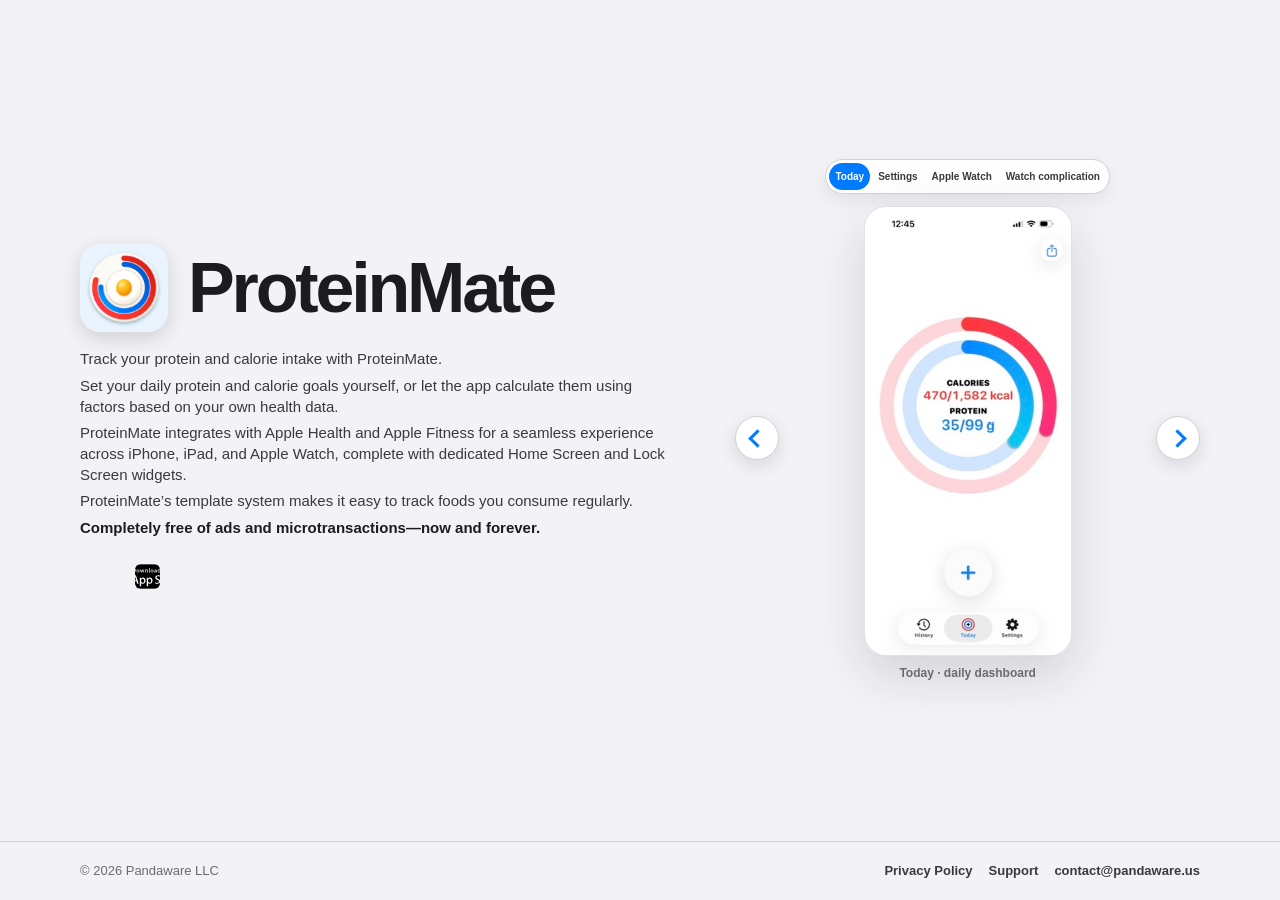
==== commit 3a88fa09: "Add App Store support page" ====
--- a/index.html
+++ b/index.html
@@ -29,10 +29,10 @@
           <p>Completely free of ads and microtransactions—now and forever.</p>
         </div>
         <div class="store-links" aria-label="Download options">
-          <a class="app-store-link" href="https://apps.apple.com/app/id6803874677">
-            <img src="assets/app-store-icon.jpg" alt="" aria-hidden="true">
-            <span>Download on the App Store</span>
+          <a class="app-store-link app-store-badge-link" href="https://apps.apple.com/app/id6803874677">
+            <img class="app-store-badge" src="assets/download-on-the-app-store-badge.svg" alt="Download on the App Store">
           </a>
+          <!--
           <button
             class="app-store-link play-store-link"
             type="button"
@@ -42,6 +42,7 @@
             <img class="play-store-icon" src="assets/google-play-icon.png" alt="" aria-hidden="true">
             <span>Coming soon on Google Play</span>
           </button>
+          -->
         </div>
       </div>
 
@@ -93,7 +94,7 @@
           </figure>
 
           <figure class="shot-panel shot-panel-complication">
-            <img src="assets/proteinmate-watch-complication.jpeg" alt="ProteinMate Apple Watch complication showing the time, calorie progress, and protein progress.">
+            <img src="assets/proteinmate-watch-complication.jpeg" alt="Apple Watch face with ProteinMate calorie and protein progress complications.">
             <figcaption>Apple Watch · complication</figcaption>
           </figure>
         </div>
@@ -106,6 +107,7 @@
       <span>© 2026 Pandaware LLC</span>
       <nav class="footer-links" aria-label="Footer navigation">
         <a href="privacypolicy/">Privacy Policy</a>
+        <a href="support/">Support</a>
         <a href="mailto:contact@pandaware.us">contact@pandaware.us</a>
       </nav>
     </div>
--- a/assets/site.css
+++ b/assets/site.css
@@ -242,6 +242,35 @@
   object-fit: cover;
 }
 
+.app-store-link.app-store-badge-link {
+  width: 135px;
+  min-height: 40px;
+  padding: 0;
+  border: 0;
+  border-radius: 0;
+  background: transparent;
+  box-shadow: none;
+}
+
+.app-store-link.app-store-badge-link:hover,
+.app-store-link.app-store-badge-link:active {
+  border-color: transparent;
+  background: transparent;
+  transform: translateY(-1px);
+}
+
+.app-store-link.app-store-badge-link:active {
+  transform: translateY(0);
+}
+
+.app-store-badge {
+  display: block;
+  width: 135px;
+  height: 40px;
+  border-radius: 0;
+  object-fit: contain;
+}
+
 .app-store-link:hover {
   border-color: #005ecb;
   background: #005ecb;
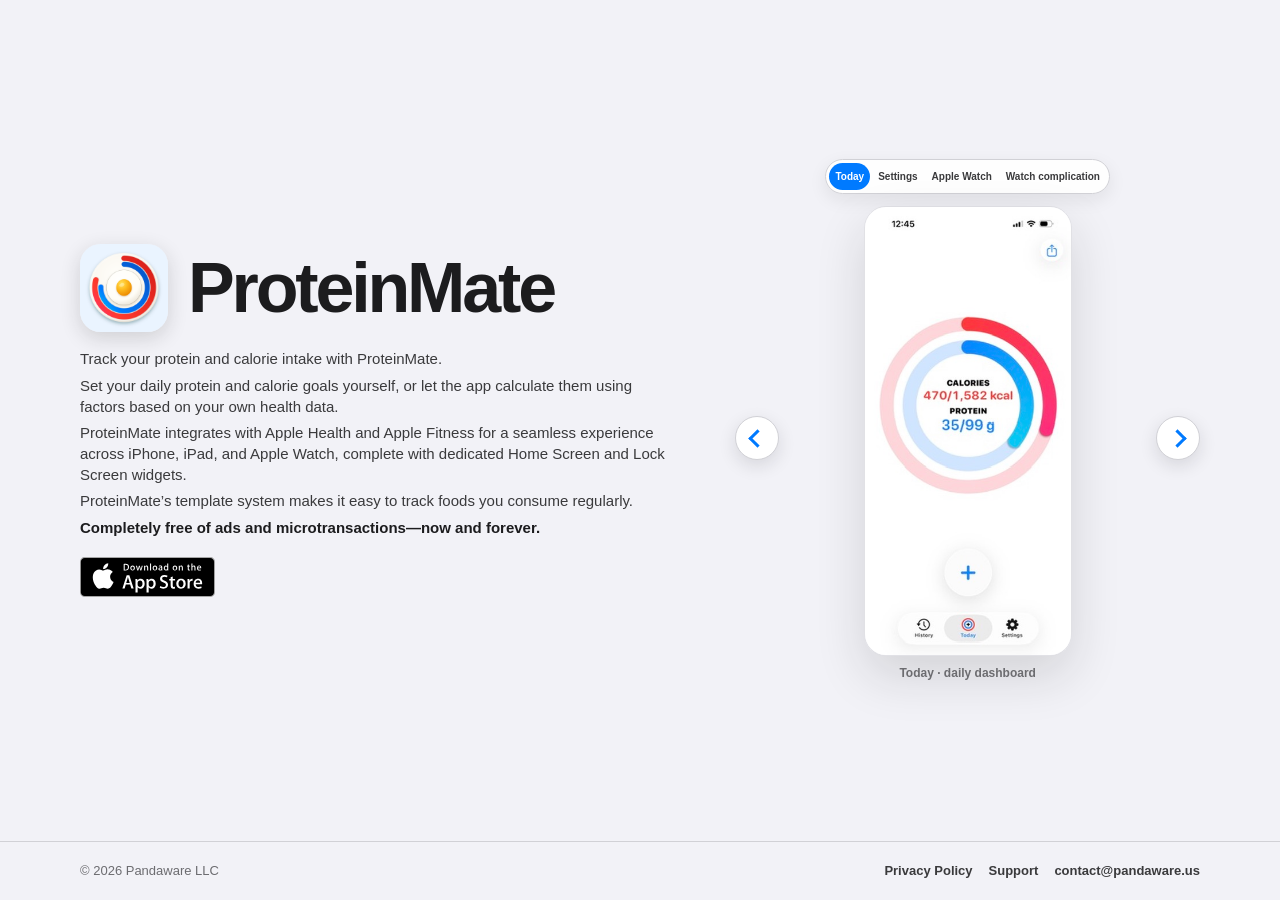
==== commit 81185089: "Render App Store badge without CTA styling" ====
--- a/index.html
+++ b/index.html
@@ -29,7 +29,7 @@
           <p>Completely free of ads and microtransactions—now and forever.</p>
         </div>
         <div class="store-links" aria-label="Download options">
-          <a class="app-store-link app-store-badge-link" href="https://apps.apple.com/app/id6803874677">
+          <a class="app-store-badge-link" href="https://apps.apple.com/app/id6803874677">
             <img class="app-store-badge" src="assets/download-on-the-app-store-badge.svg" alt="Download on the App Store">
           </a>
           <!--
--- a/assets/site.css
+++ b/assets/site.css
@@ -242,24 +242,49 @@
   object-fit: cover;
 }
 
-.app-store-link.app-store-badge-link {
+.app-store-link:hover {
+  border-color: #005ecb;
+  background: #005ecb;
+  color: #ffffff;
+  transform: translateY(-1px);
+}
+
+.app-store-link:active {
+  transform: translateY(0);
+}
+
+.app-store-link.play-store-link:hover,
+.app-store-link.play-store-link:active {
+  border-color: var(--line-strong);
+  background: var(--surface-secondary);
+  color: var(--muted-strong);
+  transform: none;
+}
+
+.app-store-badge-link {
+  display: inline-flex;
+  align-items: center;
   width: 135px;
+  height: 40px;
   min-height: 40px;
   padding: 0;
   border: 0;
   border-radius: 0;
   background: transparent;
+  color: inherit;
+  line-height: 0;
+  text-decoration: none;
   box-shadow: none;
-}
-
-.app-store-link.app-store-badge-link:hover,
-.app-store-link.app-store-badge-link:active {
-  border-color: transparent;
+  transition: transform 160ms ease;
+}
+
+.app-store-badge-link:hover {
   background: transparent;
+  color: inherit;
   transform: translateY(-1px);
 }
 
-.app-store-link.app-store-badge-link:active {
+.app-store-badge-link:active {
   transform: translateY(0);
 }
 
@@ -269,25 +294,6 @@
   height: 40px;
   border-radius: 0;
   object-fit: contain;
-}
-
-.app-store-link:hover {
-  border-color: #005ecb;
-  background: #005ecb;
-  color: #ffffff;
-  transform: translateY(-1px);
-}
-
-.app-store-link:active {
-  transform: translateY(0);
-}
-
-.app-store-link.play-store-link:hover,
-.app-store-link.play-store-link:active {
-  border-color: var(--line-strong);
-  background: var(--surface-secondary);
-  color: var(--muted-strong);
-  transform: none;
 }
 
 .shot-picker {
